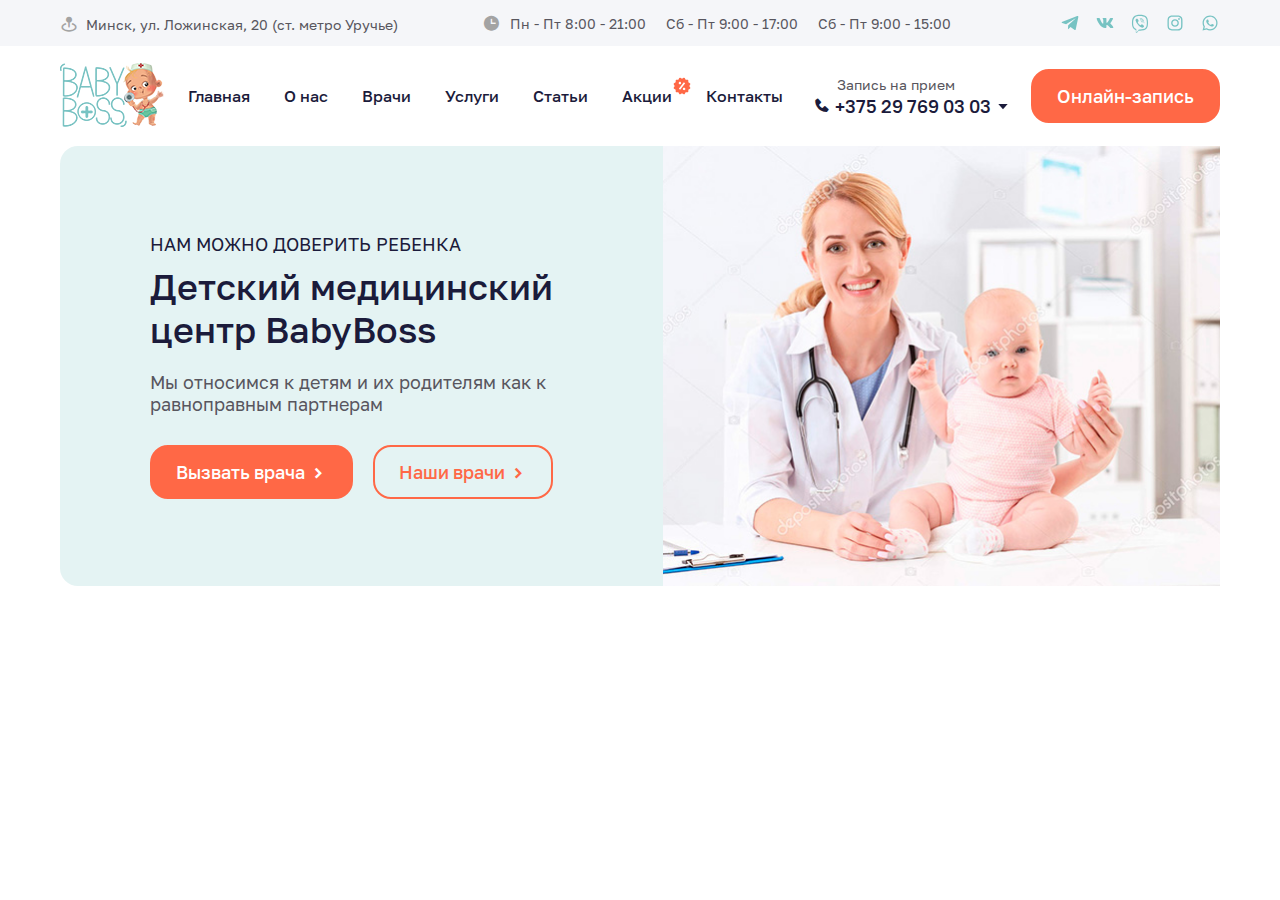
==== index.html @ 59065cd9 "Git init" ====
<!DOCTYPE html>
<html lang="en">
<head>
    <meta charset="UTF-8">
    <meta http-equiv="X-UA-Compatible" content="IE=edge">
    <meta name="viewport" content="width=device-width, initial-scale=1.0">
    <title>Document</title>

    <link href='https://unpkg.com/boxicons@2.0.7/css/boxicons.min.css' rel='stylesheet'>
    <link rel="stylesheet" href="public/css/common.css">
</head>
<body>

    <div class="topbar">
        <div class="container">
            <a href="/" class="topbar__link" target="_blank">
                <i class='bx bxs-map-pin'></i>
                Минск, ул. Ложинская, 20 (ст. метро Уручье)
            </a>
            <div class="topbar__center">
                <i class='bx bxs-time'></i>
                <span>Пн - Пт 8:00 - 21:00</span>
                <span>Сб - Пт 9:00 - 17:00</span>
                <span>Сб - Пт 9:00 - 15:00</span>
            </div>
            <div class="social">
                <a href="" class="social__item telegram"></a>
                <a href="" class="social__item vk"></a>
                <a href="" class="social__item viber"></a>
                <a href="" class="social__item instagram"></a>
                <a href="" class="social__item whatsapp"></a>
            </div>
        </div>
    </div>

    <header>
        <div class="container">
            <a href="/" class="logo">
                <img src="public/img/logo.png" alt="Babyboss">
            </a>
            <nav>
                <a href="/">Главная</a>
                <a href="/">О нас</a>
                <a href="/">Врачи</a>
                <a href="/">Услуги</a>
                <a href="/">Статьи</a>
                <a href="/" class="sale">Акции</a>
                <a href="/">Контакты</a>
            </nav>
            <a href="tel:+375297690303" class="phone">
                <div class="phone__title">Запись на прием</div>
                <div class="phone__number">
                    <i class='bx bxs-phone'></i>
                    +375 29 769 03 03
                </div>
            </a>
            <div class="btn">Онлайн-запись</div>
        </div>
    </header>

    <section class="banner">
        <div class="container">
            <div class="banner__content">
                <div class="banner__item">
                    <div class="banner__left">
                        <div class="banner__subtitle">Нам можно доверить ребенка</div>
                        <div class="banner__title">Детский медицинский центр BabyBoss</div>
                        <div class="banner__description">Мы относимся к детям и их родителям как к равноправным партнерам</div>
                        <div class="btns">
                            <div class="btn">Вызвать врача <i class='bx bxs-chevron-right'></i></div>
                            <div class="btn stroke">Наши врачи <i class='bx bxs-chevron-right'></i></div>
                        </div>
                    </div>
                    <div class="banner__right">
                        <img src="public/img/banner__img.jpg" alt="Детский медицинский центр">
                    </div>
                </div>
            </div>
        </div>
    </section>

</body>
</html>
---- public/css/common.css ----
:root{--container: 1200px;--text: #1b1b3b;--text__light: #58565e;--size: 14px;--main: #ff6846;--topbar: #58565e;--stroke: #e3e3e3;--blue: #e4f3f3;--gray: #a3a3a3;--gray__light: #f5f6f9;--yellow: #FCD60D;--yellow__blend: #FCD60D80;--yellow__dark: #CAAC0E;--blue__blend: #548cde80;--brown: #CAAC0E;--orange: #F4C82D;--green: #AFD55E}@font-face{font-family:"Golos Text";src:url("../fonts/Golos_Text Regular.woff2") format("woff2");font-weight:normal}@font-face{font-family:"Golos Text";src:url("../fonts/Golos_Text Medium.woff2") format("woff2");font-weight:600}@font-face{font-family:"Golos Text";src:url("../fonts/Golos_Text Bold.woff2") format("woff2");font-weight:700}html{scroll-behavior:smooth}body{font-family:"Golos Text",sans-serif;font-size:var(--size);color:var(--text);padding:0;margin:0}body.unscroll{overflow:hidden;padding:0 15px 0 0}a{color:inherit;text-decoration:none}*{box-sizing:border-box}input:focus{outline:none}button:focus{outline:none}textarea:focus{outline:none}.row{display:flex;margin:0 -20px}.d-flex{display:flex}.flex-wrap{flex-wrap:wrap}.flex-col{flex-direction:column}.left,.right{width:50%;padding:0 20px}.col-20{width:20%}.col-30{width:30%}.col-33{width:33.33%}.col-40{width:40%}.col-50{width:50%}.col-60{width:60%}.col-70{width:70%}.col-75{width:75%}.col-grow{flex-grow:1}[class^=col]{padding:0 20px}.aic{align-items:center}.jcc{justify-content:center}.jcsb{justify-content:space-between}.container{width:100%;height:100%;max-width:var(--container);padding:0 20px;margin:auto}header{height:100px}header .container{display:flex;align-items:center}nav{margin:0 0 0 auto}nav a{font-size:16px;font-weight:600;margin:0 30px 0 0}nav a.sale{position:relative}nav a.sale::after{content:"";width:20px;height:20px;background:url(../img/sale.svg) no-repeat 50%;background-size:contain;position:absolute;top:-10px;right:-20px}.phone{margin:0 20px 0 0}.phone__title{color:var(--text__light);line-height:20px;padding:0 0 0 24px}.phone__number{font-size:18px;font-weight:600;background:url(../img/dropdown.svg) no-repeat 100% 50%;padding:0 20px 0 0}.btn{font-size:18px;color:#fff;font-weight:600;line-height:50px;white-space:nowrap;background:var(--main);border:2px solid var(--main);border-radius:18px;padding:0 24px;cursor:pointer}.btn.stroke{color:var(--main);background:none}.btn i{transform:translateY(2px)}.btns{display:flex}.btns .btn{margin:0 20px 0 0}@media screen and (max-width: 768px){body.unscroll{padding:0}.only-xs{display:block}.only-md{display:none}.d-flex{flex-wrap:wrap}[class^=col]{width:100%}}.topbar{height:46px;color:var(--topbar);background:var(--gray__light)}.topbar .container{display:flex;align-items:center;justify-content:space-between}.topbar i{font-size:18px;color:var(--gray)}.topbar i.bxs-map-pin{margin:0 4px 0 0;transform:translateY(2px)}.topbar__center{display:flex;align-items:center}.topbar__center span{margin:0 10px}.social{display:flex;align-items:center}.social__item{width:20px;height:20px;background-repeat:no-repeat;background-position:50%;background-size:contain;margin:0 0 0 15px}.social__item.telegram{background-image:url(../img/social/telegram.svg)}.social__item.vk{background-image:url(../img/social/vk.svg)}.social__item.viber{background-image:url(../img/social/viber.svg)}.social__item.instagram{background-image:url(../img/social/instagram.svg)}.social__item.whatsapp{background-image:url(../img/social/whatsapp.svg)}.banner__content{height:440px}.banner__item{height:100%;background:var(--blue);border-radius:18px;display:flex}.banner__left{width:52%;display:flex;flex-direction:column;justify-content:center;padding:0 90px}.banner__subtitle{font-size:18px;text-transform:uppercase;margin:0 0 10px 0}.banner__title{font-size:36px;font-weight:600;margin:0 0 20px 0}.banner__description{font-size:18px;color:var(--text__light);margin:0 0 30px 0}.banner__right{width:48%}.banner__right img{width:100%;height:100%;object-fit:cover}/*# sourceMappingURL=common.css.map */
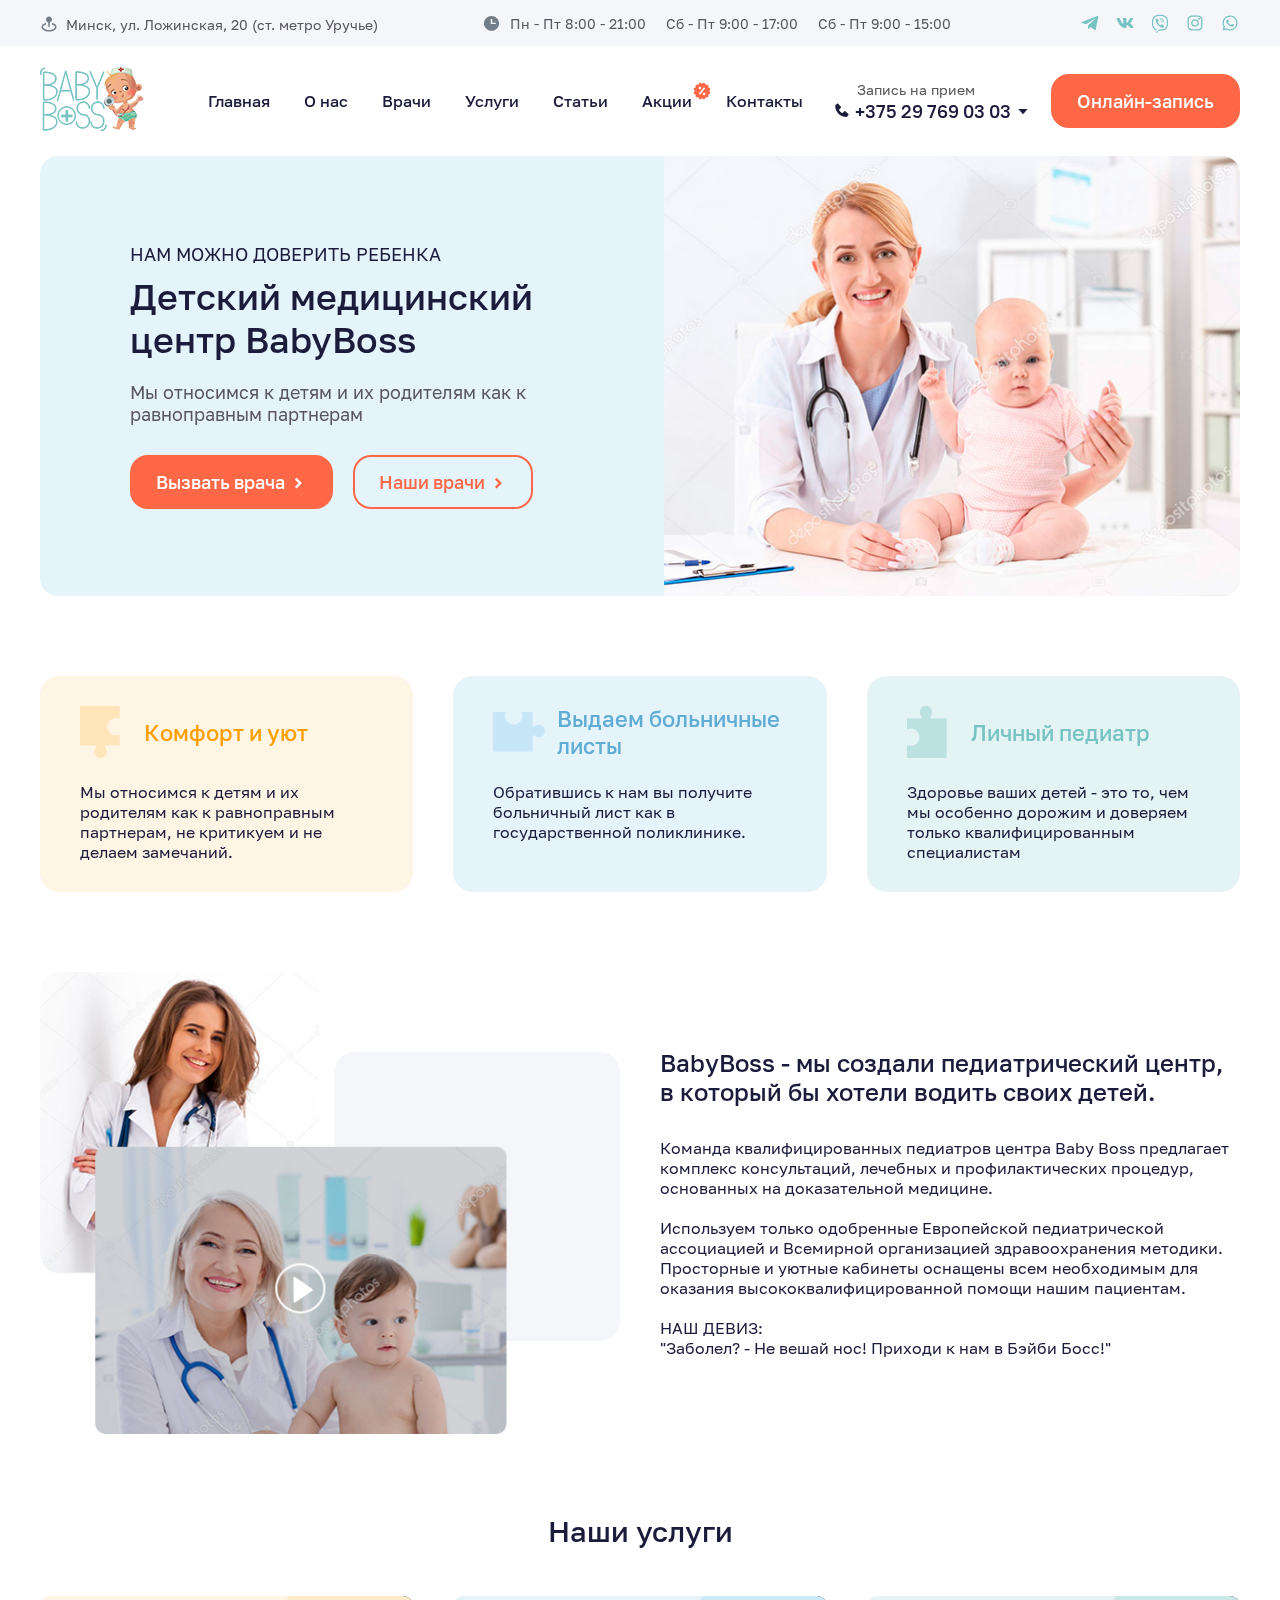
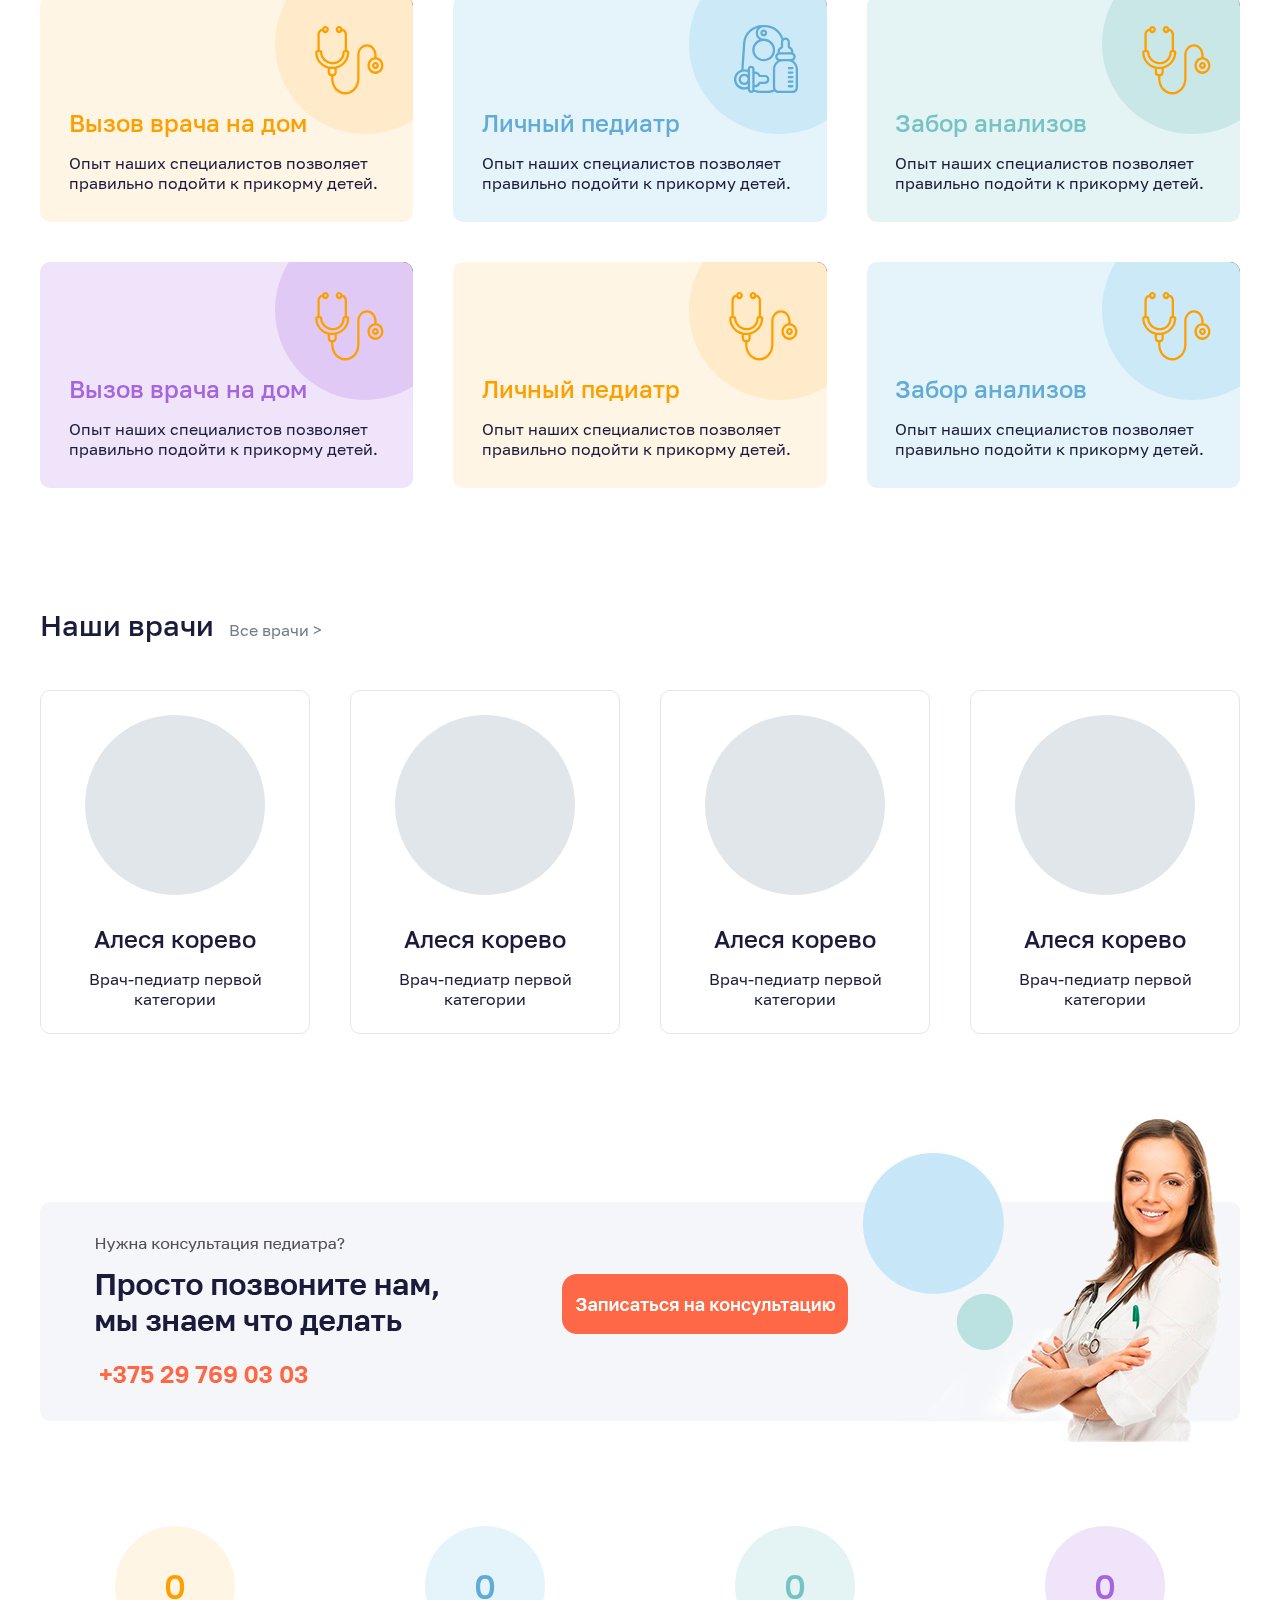
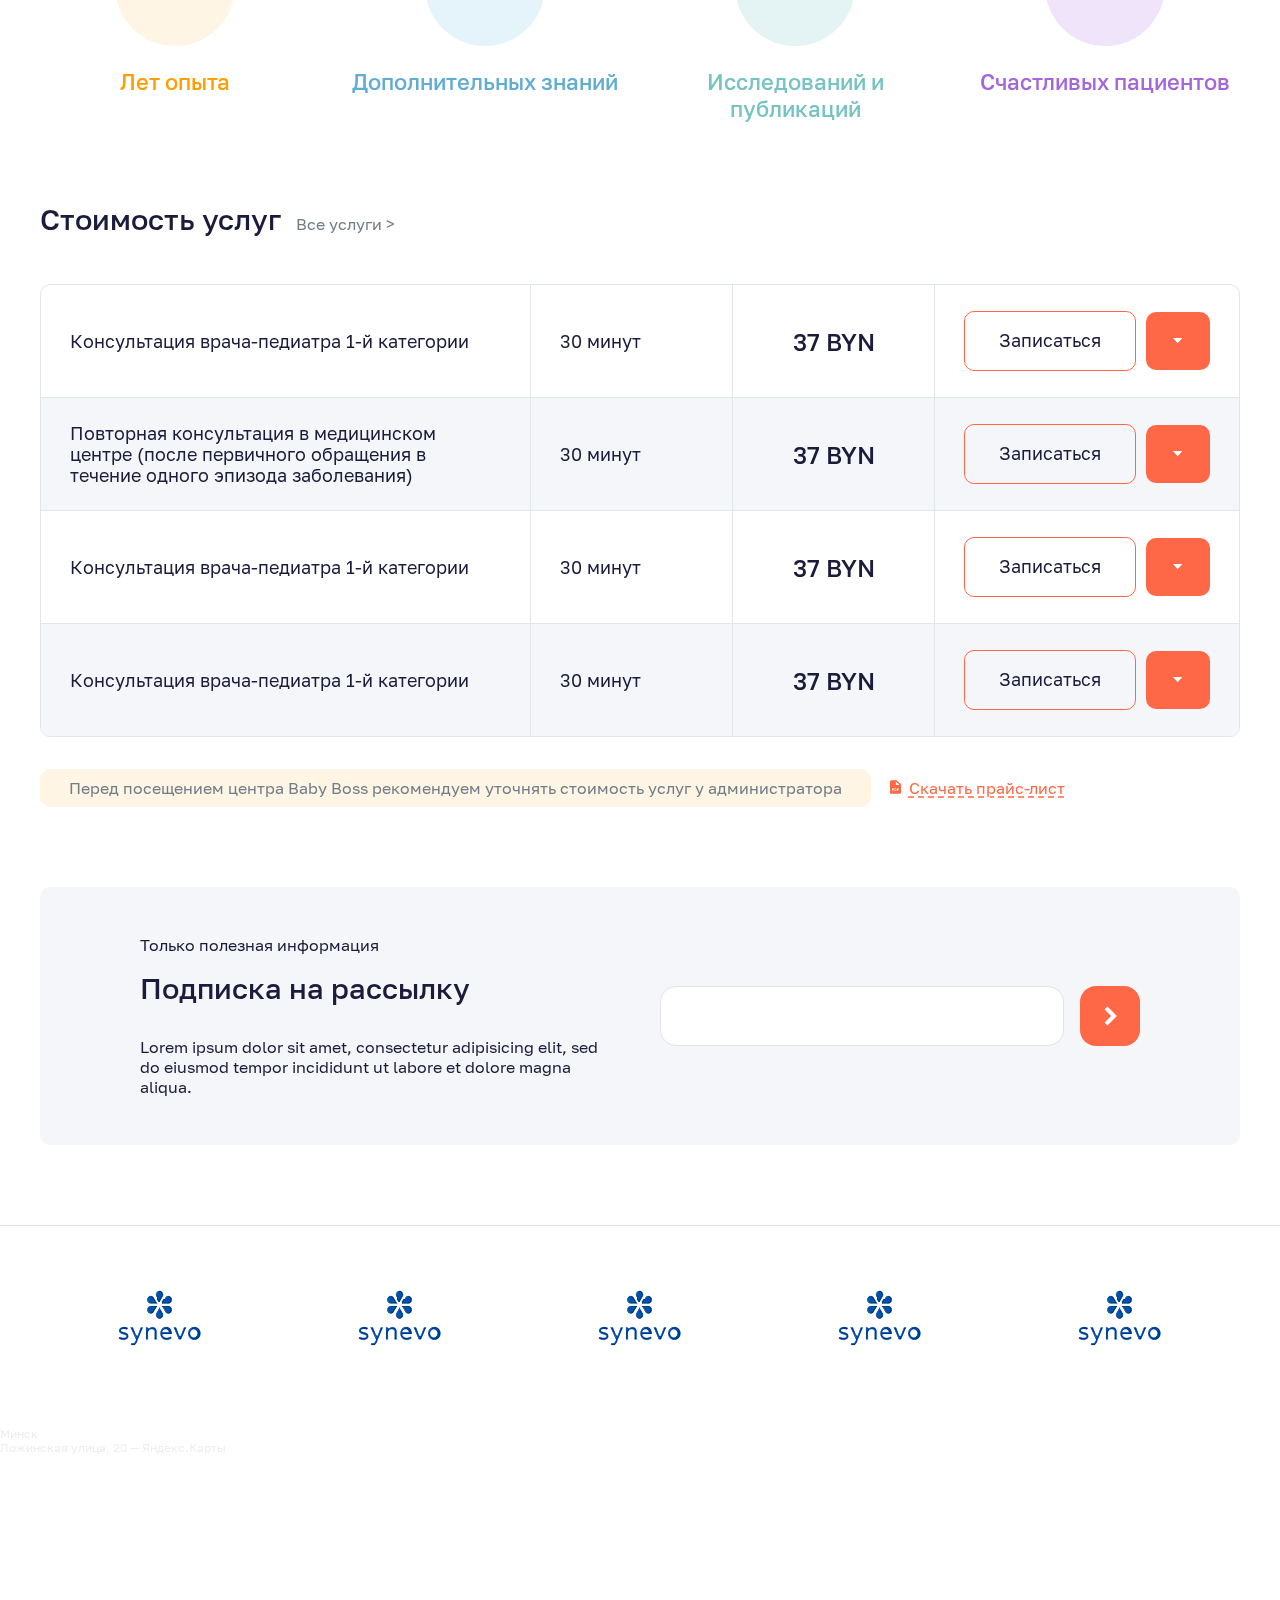
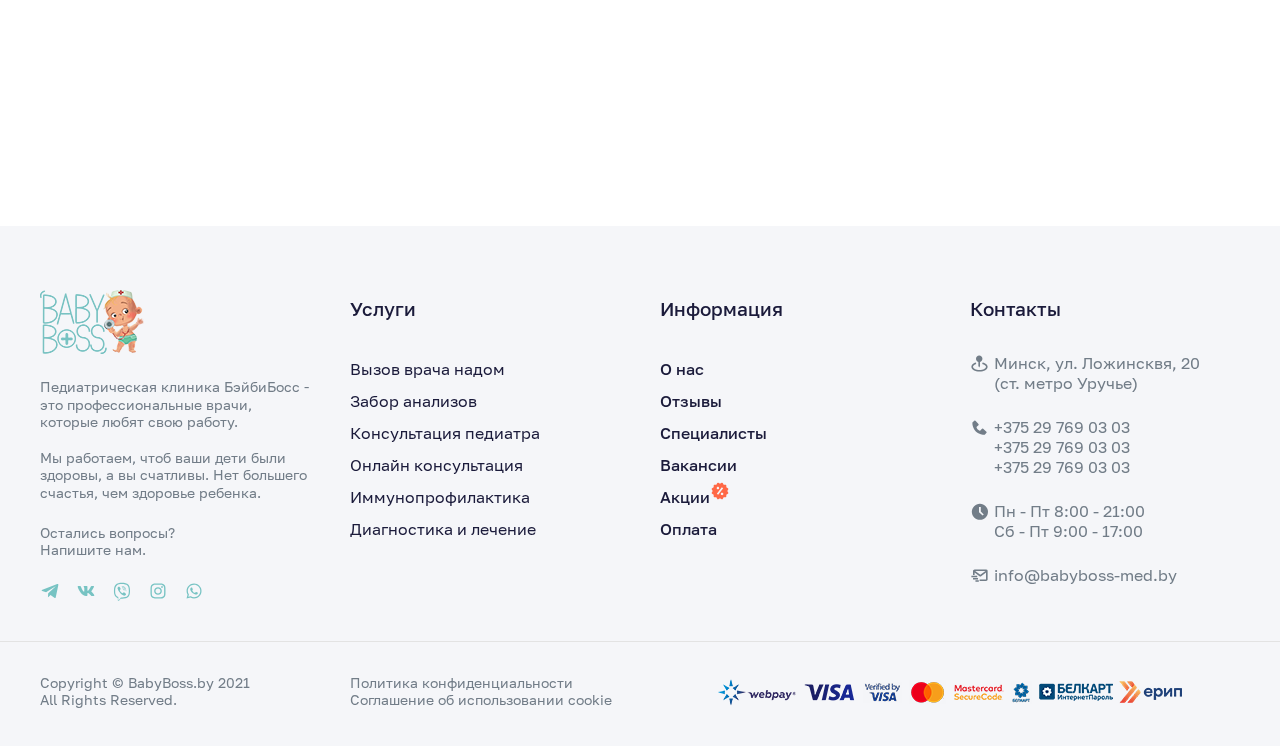
==== commit 2ac614b2: "Create homepage for desktop" ====
--- a/index.html
+++ b/index.html
@@ -64,7 +64,7 @@
                 <div class="banner__item">
                     <div class="banner__left">
                         <div class="banner__subtitle">Нам можно доверить ребенка</div>
-                        <div class="banner__title">Детский медицинский центр BabyBoss</div>
+                        <h2 class="banner__title">Детский медицинский центр BabyBoss</h2>
                         <div class="banner__description">Мы относимся к детям и их родителям как к равноправным партнерам</div>
                         <div class="btns">
                             <div class="btn">Вызвать врача <i class='bx bxs-chevron-right'></i></div>
@@ -79,5 +79,374 @@
         </div>
     </section>
 
+    <section class="advantage">
+        <div class="container">
+            <div class="row">
+                <div class="col-33">
+                    <div class="advantage__item bg--yellow">
+                        <div class="advantage__title yellow puzzle--down">Комфорт и уют</div>
+                        <div class="advantage__description">Мы относимся к детям и их родителям как к равноправным партнерам, не критикуем и не делаем замечаний.</div>
+                    </div>
+                </div>
+                <div class="col-33">
+                    <div class="advantage__item bg--blue">
+                        <div class="advantage__title blue puzzle--right">Выдаем больничные листы</div>
+                        <div class="advantage__description">Обратившись к нам вы получите больничный лист как в государственной поликлинике.</div>
+                    </div>
+                </div>
+                <div class="col-33">
+                    <div class="advantage__item bg--ocean">
+                        <div class="advantage__title ocean puzzle--up">Личный педиатр</div>
+                        <div class="advantage__description">Здоровье ваших детей - это то, чем мы особенно дорожим и доверяем только квалифицированным специалистам</div>
+                    </div>
+                </div>
+            </div>
+        </div>
+    </section>
+
+    <section class="intro">
+        <div class="container">
+            <div class="row">
+                <div class="col-50">
+                    <img src="public/img/intro__img.jpg" alt="Детская клиника">
+                </div>
+                <div class="col-50">
+                    <div class="intro__title">BabyBoss - мы создали педиатрический центр, в который бы хотели водить своих детей.</div>
+                    <div class="intro__description">
+                        Команда квалифицированных педиатров центра Baby Boss предлагает комплекс консультаций, лечебных и профилактических процедур, основанных на доказательной медицине.<br><br>
+
+                        Используем только одобренные Европейской педиатрической ассоциацией и Всемирной организацией здравоохранения методики.<br>
+                        Просторные и уютные кабинеты оснащены всем необходимым для оказания высококвалифицированной помощи нашим пациентам.<br><br>
+                        
+                        НАШ ДЕВИЗ:<br>
+                        "Заболел? - Не вешай нос! Приходи к нам в Бэйби Босс!"
+                    </div>
+                </div>
+            </div>
+        </div>
+    </section>
+
+    <section class="service">
+        <div class="container">
+            <h2>Наши услуги</h2>
+            <div class="row flex-wrap">
+                <div class="col-33">
+                    <div class="service__item yellow bg--yellow">
+                        <div class="service__title">Вызов врача на дом</div>
+                        <div class="service__description">Опыт наших специалистов позволяет правильно подойти к прикорму детей.</div>
+                        <img src="public/img/stotoscope.svg" class="service__icon" alt="Вызов врача на дом">
+                    </div>
+                </div>
+                <div class="col-33">
+                    <div class="service__item blue bg--blue">
+                        <div class="service__title">Личный педиатр</div>
+                        <div class="service__description">Опыт наших специалистов позволяет правильно подойти к прикорму детей.</div>
+                        <img src="public/img/bottle-pacifier.svg" class="service__icon" alt="Личный педиатр">
+                    </div>
+                </div>
+                <div class="col-33">
+                    <div class="service__item ocean bg--ocean">
+                        <div class="service__title">Забор анализов</div>
+                        <div class="service__description">Опыт наших специалистов позволяет правильно подойти к прикорму детей.</div>
+                        <img src="public/img/stotoscope.svg" class="service__icon" alt="Вызов врача на дом">
+                    </div>
+                </div>
+                <div class="col-33">
+                    <div class="service__item violet bg--violet">
+                        <div class="service__title">Вызов врача на дом</div>
+                        <div class="service__description">Опыт наших специалистов позволяет правильно подойти к прикорму детей.</div>
+                        <img src="public/img/stotoscope.svg" class="service__icon" alt="Вызов врача на дом">
+                    </div>
+                </div>
+                <div class="col-33">
+                    <div class="service__item yellow bg--yellow">
+                        <div class="service__title">Личный педиатр</div>
+                        <div class="service__description">Опыт наших специалистов позволяет правильно подойти к прикорму детей.</div>
+                        <img src="public/img/stotoscope.svg" class="service__icon" alt="Вызов врача на дом">
+                    </div>
+                </div>
+                <div class="col-33">
+                    <div class="service__item blue bg--blue">
+                        <div class="service__title">Забор анализов</div>
+                        <div class="service__description">Опыт наших специалистов позволяет правильно подойти к прикорму детей.</div>
+                        <img src="public/img/stotoscope.svg" class="service__icon" alt="Вызов врача на дом">
+                    </div>
+                </div>
+            </div>
+        </div>
+    </section>
+
+    <section class="staff">
+        <div class="container">
+            <h2>Наши врачи <a href="/">Все врачи ></a></h2>
+            <div class="row">
+                <div class="col-25">
+                    <div class="staff__item">
+                        <div class="staff__img"></div>
+                        <div class="staff__title">Алеся корево</div>
+                        <div class="staff__position">Врач-педиатр первой категории</div>
+                    </div>
+                </div>
+                <div class="col-25">
+                    <div class="staff__item">
+                        <div class="staff__img"></div>
+                        <div class="staff__title">Алеся корево</div>
+                        <div class="staff__position">Врач-педиатр первой категории</div>
+                    </div>
+                </div>
+                <div class="col-25">
+                    <div class="staff__item">
+                        <div class="staff__img"></div>
+                        <div class="staff__title">Алеся корево</div>
+                        <div class="staff__position">Врач-педиатр первой категории</div>
+                    </div>
+                </div>
+                <div class="col-25">
+                    <div class="staff__item">
+                        <div class="staff__img"></div>
+                        <div class="staff__title">Алеся корево</div>
+                        <div class="staff__position">Врач-педиатр первой категории</div>
+                    </div>
+                </div>
+            </div>
+        </div>
+    </section>
+
+    <section class="consult">
+        <div class="container">
+            <img src="public/img/consult__bg.jpg" alt="Записаться на консультацию">
+        </div>
+    </section>
+
+    <section class="counter">
+        <div class="container">
+            <div class="row">
+                <div class="col-25">
+                    <div class="counter__item yellow">
+                        <div class="counter__num bg--yellow" data-count="25">0</div>
+                        <div class="counter__title">Лет опыта</div>
+                    </div>
+                </div>
+                <div class="col-25">
+                    <div class="counter__item blue">
+                        <div class="counter__num bg--blue" data-count="470">0</div>
+                        <div class="counter__title">Дополнительных знаний</div>
+                    </div>
+                </div>
+                <div class="col-25">
+                    <div class="counter__item ocean">
+                        <div class="counter__num bg--ocean" data-count="689">0</div>
+                        <div class="counter__title">Исследований и публикаций</div>
+                    </div>
+                </div>
+                <div class="col-25">
+                    <div class="counter__item violet">
+                        <div class="counter__num bg--violet" data-count="9036">0</div>
+                        <div class="counter__title">Счастливых пациентов</div>
+                    </div>
+                </div>
+            </div>
+        </div>
+    </section>
+
+    <section class="price">
+        <div class="container">
+            <h2>Стоимость услуг <a href="/">Все услуги ></a></h2>
+            <div class="price__content">
+                <div class="price__row">
+                    <div class="price__cell">Консультация врача-педиатра 1-й категории</div>
+                    <div class="price__cell">30 минут</div>
+                    <div class="price__cell price__cell--price">37 BYN</div>
+                    <div class="price__cell price__cell--btn">
+                        <div class="price__btn">Записаться</div>
+                        <div class="hint">
+                            <div class="hint__dropdown"></div>
+                            <div class="hint__content">
+                                <div class="hint__item"><i class='bx bx-check'></i>Сбор анамеза</div>
+                                <div class="hint__item"><i class='bx bx-check'></i>Общий осмотр</div>
+                                <div class="hint__item"><i class='bx bx-check'></i>Антропометрия</div>
+                                <div class="hint__item"><i class='bx bx-check'></i>Расшифровка анализов</div>
+                            </div>
+                        </div>
+                    </div>
+                </div>
+                <div class="price__row">
+                    <div class="price__cell">Повторная консультация в медицинском центре (после первичного обращения в течение одного эпизода заболевания)</div>
+                    <div class="price__cell">30 минут</div>
+                    <div class="price__cell price__cell--price">37 BYN</div>
+                    <div class="price__cell price__cell--btn">
+                        <div class="price__btn">Записаться</div>
+                        <div class="hint">
+                            <div class="hint__dropdown"></div>
+                            <div class="hint__content">
+                                <div class="hint__item"><i class='bx bx-check'></i>Сбор анамеза</div>
+                                <div class="hint__item"><i class='bx bx-check'></i>Общий осмотр</div>
+                                <div class="hint__item"><i class='bx bx-check'></i>Антропометрия</div>
+                                <div class="hint__item"><i class='bx bx-check'></i>Расшифровка анализов</div>
+                            </div>
+                        </div>
+                    </div>
+                </div>
+                <div class="price__row">
+                    <div class="price__cell">Консультация врача-педиатра 1-й категории</div>
+                    <div class="price__cell">30 минут</div>
+                    <div class="price__cell price__cell--price">37 BYN</div>
+                    <div class="price__cell price__cell--btn">
+                        <div class="price__btn">Записаться</div>
+                        <div class="hint">
+                            <div class="hint__dropdown"></div>
+                            <div class="hint__content">
+                                <div class="hint__item"><i class='bx bx-check'></i>Сбор анамеза</div>
+                                <div class="hint__item"><i class='bx bx-check'></i>Общий осмотр</div>
+                                <div class="hint__item"><i class='bx bx-check'></i>Антропометрия</div>
+                                <div class="hint__item"><i class='bx bx-check'></i>Расшифровка анализов</div>
+                            </div>
+                        </div>
+                    </div>
+                </div>
+                <div class="price__row">
+                    <div class="price__cell">Консультация врача-педиатра 1-й категории</div>
+                    <div class="price__cell">30 минут</div>
+                    <div class="price__cell price__cell--price">37 BYN</div>
+                    <div class="price__cell price__cell--btn">
+                        <div class="price__btn">Записаться</div>
+                        <div class="hint">
+                            <div class="hint__dropdown"></div>
+                            <div class="hint__content">
+                                <div class="hint__item"><i class='bx bx-check'></i>Сбор анамеза</div>
+                                <div class="hint__item"><i class='bx bx-check'></i>Общий осмотр</div>
+                                <div class="hint__item"><i class='bx bx-check'></i>Антропометрия</div>
+                                <div class="hint__item"><i class='bx bx-check'></i>Расшифровка анализов</div>
+                            </div>
+                        </div>
+                    </div>
+                </div>
+            </div>
+            <div class="price__hint">
+                <span>Перед посещением центра Baby Boss рекомендуем уточнять стоимость услуг у администратора</span>
+                <a href="/"><i class='bx bxs-file-pdf'></i>Скачать прайс-лист</a>
+            </div>
+        </div>
+    </section>
+
+    <section class="newsletter">
+        <div class="container">
+            <div class="row">
+                <div class="col-50">
+                    <div class="newsletter__subtitle">Только полезная информация</div>
+                    <div class="newsletter__title">Подписка на рассылку</div>
+                    <div class="newsletter__description">Lorem ipsum dolor sit amet, consectetur adipisicing elit, sed do eiusmod tempor incididunt ut labore et dolore magna aliqua.</div>
+                </div>
+                <div class="col-50">
+                    <form>
+                        <input type="text" name="email">
+                        <button type="submit"><i class='bx bxs-chevron-right' ></i></button>
+                    </form>
+                </div>
+            </div>
+        </div>
+    </section>
+
+    <section class="partners">
+        <div class="container">
+            <div class="partners__content">
+                <img src="public/img/synevo__logo.png" alt="Synevo">
+                <img src="public/img/synevo__logo.png" alt="Synevo">
+                <img src="public/img/synevo__logo.png" alt="Synevo">
+                <img src="public/img/synevo__logo.png" alt="Synevo">
+                <img src="public/img/synevo__logo.png" alt="Synevo">
+            </div>
+        </div>
+    </section>
+
+    <section class="map">
+        <div id="map-wrap"><a href="https://yandex.ru/maps/157/minsk/?utm_medium=mapframe&utm_source=maps" style="color:#eee;font-size:12px;position:absolute;top:0px;">Минск</a><a href="https://yandex.ru/maps/157/minsk/house/Zk4YcA9iTUYOQFtpfXV0cXpnZg==/?ll=27.682439%2C53.950642&utm_medium=mapframe&utm_source=maps&z=17.02" style="color:#eee;font-size:12px;position:absolute;top:14px;">Ложинская улица, 20 — Яндекс.Карты</a><iframe src="https://yandex.ru/map-widget/v1/-/CCUU7We6-C" width="560" height="400" frameborder="1" allowfullscreen="true" style="position:relative;"></iframe></div>
+    </section>
+
+    <footer class="footer">
+        <div class="container">
+            <div class="row">
+                <div class="col-25">
+                    <img src="public/img/logo.png" class="footer__logo" alt="BabyBoss">
+                    <div class="footer__text">
+                        Педиатрическая клиника БэйбиБосс - это профессиональные врачи, которые любят свою работу.<br><br>
+                        Мы работаем, чтоб ваши дети были здоровы, а вы счатливы. Нет большего счастья, чем здоровье ребенка.
+                    </div>
+                    <div class="footer__text">
+                        Остались вопросы?<br>
+                        Напишите нам.
+                    </div>
+                    <div class="social">
+                        <a href="" class="social__item telegram"></a>
+                        <a href="" class="social__item vk"></a>
+                        <a href="" class="social__item viber"></a>
+                        <a href="" class="social__item instagram"></a>
+                        <a href="" class="social__item whatsapp"></a>
+                    </div>
+                </div>
+                <div class="col-25">
+                    <div class="footer__title">Услуги</div>
+                    <a href="" class="footer__link">Вызов врача надом</a>
+                    <a href="" class="footer__link">Забор анализов</a>
+                    <a href="" class="footer__link">Консультация педиатра</a>
+                    <a href="" class="footer__link">Онлайн консультация</a>
+                    <a href="" class="footer__link">Иммунопрофилактика</a>
+                    <a href="" class="footer__link">Диагностика и лечение</a>
+                </div>
+                <nav class="col-25">
+                    <div class="footer__title">Информация</div>
+                    <a class="footer__link">О нас</a>
+                    <a class="footer__link">Отзывы</a>
+                    <a class="footer__link">Специалисты</a>
+                    <a class="footer__link">Вакансии</a>
+                    <a class="footer__link sale">Акции</a>
+                    <a class="footer__link">Оплата</a>
+                </nav>
+                <div class="col-25">
+                    <div class="footer__title">Контакты</div>
+                    <div class="footer__icon">
+                        <i class='bx bxs-map-pin'></i>
+                        Минск, ул. Ложинсквя, 20<br> (ст. метро Уручье)
+                    </div>
+                    <div class="footer__icon">
+                        <i class='bx bxs-phone'></i>
+                        +375 29 769 03 03<br>
+                        +375 29 769 03 03<br>
+                        +375 29 769 03 03
+                    </div>
+                    <div class="footer__icon">
+                        <i class='bx bxs-time-five'></i></i>
+                        Пн - Пт 8:00 - 21:00<br>
+                        Сб - Пт 9:00 - 17:00
+                    </div>
+                    <div class="footer__icon">
+                        <i class='bx bx-mail-send'></i>
+                        <a href="mailto:info@babyboss-med.by">info@babyboss-med.by</a>
+                    </div>
+                </div>
+            </div>
+        </div>
+    </footer>
+
+    <section class="copyright">
+        <div class="container">
+            <div class="row">
+                <div class="col-25">
+                    Copyright © BabyBoss.by 2021<br> All Rights Reserved.
+                </div>
+                <div class="col-25">
+                    <a href="">Политика конфиденциальности</a>
+                    <a href="">Соглашение об использовании cookie</a>
+                </div>
+                <div class="col-50">
+                    <img src="public/img/payment__img.png" alt="Способы оплаты">
+                </div>
+            </div>
+        </div>
+    </section>
+
+    <script src="https://ajax.googleapis.com/ajax/libs/jquery/3.5.1/jquery.min.js"></script>
+	<script src="public/js/main.js"></script>
+
 </body>
 </html>--- a/public/css/common.css
+++ b/public/css/common.css
@@ -1 +1 @@
-:root{--container: 1200px;--text: #1b1b3b;--text__light: #58565e;--size: 14px;--main: #ff6846;--topbar: #58565e;--stroke: #e3e3e3;--blue: #e4f3f3;--gray: #a3a3a3;--gray__light: #f5f6f9;--yellow: #FCD60D;--yellow__blend: #FCD60D80;--yellow__dark: #CAAC0E;--blue__blend: #548cde80;--brown: #CAAC0E;--orange: #F4C82D;--green: #AFD55E}@font-face{font-family:"Golos Text";src:url("../fonts/Golos_Text Regular.woff2") format("woff2");font-weight:normal}@font-face{font-family:"Golos Text";src:url("../fonts/Golos_Text Medium.woff2") format("woff2");font-weight:600}@font-face{font-family:"Golos Text";src:url("../fonts/Golos_Text Bold.woff2") format("woff2");font-weight:700}html{scroll-behavior:smooth}body{font-family:"Golos Text",sans-serif;font-size:var(--size);color:var(--text);padding:0;margin:0}body.unscroll{overflow:hidden;padding:0 15px 0 0}a{color:inherit;text-decoration:none}*{box-sizing:border-box}input:focus{outline:none}button:focus{outline:none}textarea:focus{outline:none}.row{display:flex;margin:0 -20px}.d-flex{display:flex}.flex-wrap{flex-wrap:wrap}.flex-col{flex-direction:column}.left,.right{width:50%;padding:0 20px}.col-20{width:20%}.col-30{width:30%}.col-33{width:33.33%}.col-40{width:40%}.col-50{width:50%}.col-60{width:60%}.col-70{width:70%}.col-75{width:75%}.col-grow{flex-grow:1}[class^=col]{padding:0 20px}.aic{align-items:center}.jcc{justify-content:center}.jcsb{justify-content:space-between}.container{width:100%;height:100%;max-width:var(--container);padding:0 20px;margin:auto}header{height:100px}header .container{display:flex;align-items:center}nav{margin:0 0 0 auto}nav a{font-size:16px;font-weight:600;margin:0 30px 0 0}nav a.sale{position:relative}nav a.sale::after{content:"";width:20px;height:20px;background:url(../img/sale.svg) no-repeat 50%;background-size:contain;position:absolute;top:-10px;right:-20px}.phone{margin:0 20px 0 0}.phone__title{color:var(--text__light);line-height:20px;padding:0 0 0 24px}.phone__number{font-size:18px;font-weight:600;background:url(../img/dropdown.svg) no-repeat 100% 50%;padding:0 20px 0 0}.btn{font-size:18px;color:#fff;font-weight:600;line-height:50px;white-space:nowrap;background:var(--main);border:2px solid var(--main);border-radius:18px;padding:0 24px;cursor:pointer}.btn.stroke{color:var(--main);background:none}.btn i{transform:translateY(2px)}.btns{display:flex}.btns .btn{margin:0 20px 0 0}@media screen and (max-width: 768px){body.unscroll{padding:0}.only-xs{display:block}.only-md{display:none}.d-flex{flex-wrap:wrap}[class^=col]{width:100%}}.topbar{height:46px;color:var(--topbar);background:var(--gray__light)}.topbar .container{display:flex;align-items:center;justify-content:space-between}.topbar i{font-size:18px;color:var(--gray)}.topbar i.bxs-map-pin{margin:0 4px 0 0;transform:translateY(2px)}.topbar__center{display:flex;align-items:center}.topbar__center span{margin:0 10px}.social{display:flex;align-items:center}.social__item{width:20px;height:20px;background-repeat:no-repeat;background-position:50%;background-size:contain;margin:0 0 0 15px}.social__item.telegram{background-image:url(../img/social/telegram.svg)}.social__item.vk{background-image:url(../img/social/vk.svg)}.social__item.viber{background-image:url(../img/social/viber.svg)}.social__item.instagram{background-image:url(../img/social/instagram.svg)}.social__item.whatsapp{background-image:url(../img/social/whatsapp.svg)}.banner__content{height:440px}.banner__item{height:100%;background:var(--blue);border-radius:18px;display:flex}.banner__left{width:52%;display:flex;flex-direction:column;justify-content:center;padding:0 90px}.banner__subtitle{font-size:18px;text-transform:uppercase;margin:0 0 10px 0}.banner__title{font-size:36px;font-weight:600;margin:0 0 20px 0}.banner__description{font-size:18px;color:var(--text__light);margin:0 0 30px 0}.banner__right{width:48%}.banner__right img{width:100%;height:100%;object-fit:cover}/*# sourceMappingURL=common.css.map */
+:root{--container: 1240px;--text: #1b1b3b;--text__light: #58565e;--size: 16px;--main: #ff6846;--topbar: #58565e;--topbar__bg: #f5f6f9;--stroke: #e3e3e3;--blue: #60acd4;--blue__light: #e5f4fb;--orage__blend: #fff5e4;--ocean: #77c3c3;--ocean__light: #e4f3f3;--violet: #a465dd;--violet__light: #f0e4fa;--gray: #727d88;--gray__light: #e1e6eb;--yellow: #fe9f00;--yellow__light: #fff5e4;--yellow__blend: #FCD60D80;--yellow__dark: #CAAC0E;--blue__blend: #548cde80;--brown: #CAAC0E;--orange: #F4C82D;--green: #AFD55E}@font-face{font-family:"Golos Text";src:url("../fonts/Golos_Text_Regular.woff2") format("woff2");font-weight:normal}@font-face{font-family:"Golos Text";src:url("../fonts/Golos_Text_Medium.woff2") format("woff2");font-weight:600}@font-face{font-family:"Golos Text";src:url("../fonts/Golos_Text_Bold.woff2") format("woff2");font-weight:700}html{scroll-behavior:smooth}body{font-family:"Golos Text",sans-serif;font-size:var(--size);color:var(--text);padding:0;margin:0}body.unscroll{overflow:hidden;padding:0 15px 0 0}a{color:inherit;text-decoration:none}*{box-sizing:border-box}input:focus{outline:none}button:focus{outline:none}textarea:focus{outline:none}.container{width:100%;height:100%;max-width:var(--container);padding:0 20px;margin:auto}section{margin:80px 0}.row{display:flex;margin:0 -20px}.d-flex{display:flex}.flex-wrap{flex-wrap:wrap}.flex-col{flex-direction:column}.left,.right{width:50%;padding:0 20px}.col-20{width:20%}.col-25{width:25%}.col-30{width:30%}.col-33{width:33.33%}.col-40{width:40%}.col-50{width:50%}.col-60{width:60%}.col-70{width:70%}.col-75{width:75%}.col-grow{flex-grow:1}[class^=col]{padding:0 20px}.aic{align-items:center}.jcc{justify-content:center}.jcsb{justify-content:space-between}.yellow{color:var(--yellow)}.blue{color:var(--blue)}.ocean{color:var(--ocean)}.violet{color:var(--violet)}.bg--yellow{background:var(--yellow__light)}.bg--blue{background:var(--blue__light)}.bg--ocean{background:var(--ocean__light)}.bg--violet{background:var(--violet__light)}header{height:110px}header .container{display:flex;align-items:center}nav{margin:0 0 0 auto}nav a{font-weight:600;margin:0 30px 0 0}nav a.sale{position:relative}nav a.sale::after{content:"";width:20px;height:20px;background:url(../img/sale.svg) no-repeat 50%;background-size:contain;position:absolute;top:-10px;right:-20px}h2{font-size:1.8rem;font-weight:600;text-align:center;margin:1rem 0 3rem 0}.phone{margin:0 20px 0 0}.phone__title{font-size:.9em;color:var(--text__light);line-height:20px;padding:0 0 0 24px}.phone__number{font-size:18px;font-weight:600;background:url(../img/dropdown.svg) no-repeat 100% 50%;padding:0 20px 0 0}.btn{font-size:18px;color:#fff;font-weight:600;line-height:50px;white-space:nowrap;background:var(--main);border:2px solid var(--main);border-radius:18px;padding:0 24px;cursor:pointer}.btn:hover{color:var(--main);background:none;transition:.4s}.btn.stroke{color:var(--main);background:none}.btn.stroke:hover{color:#fff;background:var(--main)}.btn i{transform:translateY(2px)}.btns{display:flex}.btns .btn{margin:0 20px 0 0}.intro__title{font-size:1.5rem;font-weight:600;margin:0 0 2rem}.intro [class^=col]{display:flex;flex-direction:column;justify-content:center}.consult img{max-width:100%;cursor:pointer}.newsletter .row{background:var(--topbar__bg);border-radius:10px;padding:3rem 5rem;margin:0}.newsletter [class^=col]{display:flex;flex-direction:column;justify-content:center}.newsletter__subtitle{margin:0 0 1rem 0}.newsletter__title{font-size:1.8rem;font-weight:600;margin:0 0 2rem 0}.newsletter form{display:flex}.newsletter input{font-size:1.5rem;border:1px solid var(--stroke);border-radius:16px;flex-grow:1;padding:0 1.5rem;margin:0 1rem 0 0}.newsletter button{height:60px;color:#fff;font-size:2rem;font-weight:600;line-height:64px;background:var(--main);border:none;border-radius:16px;flex:0 0 60px;cursor:pointer;-webkit-appearance:none}.partners{border-top:1px solid var(--stroke);padding:4rem 0 0 0}.partners__content{display:flex;justify-content:space-around}.map{margin:0}.map #map-wrap{height:400px;position:relative;overflow:hidden}.map iframe{width:100%;border:none}.footer{background:var(--topbar__bg)}.footer .container{padding-top:4rem;padding-bottom:2rem}.footer__logo{margin:0 0 20px 0}.footer__text{font-size:.9rem;line-height:1.1rem;color:var(--gray);margin:0 0 1.4rem 0}.footer__text i{font-size:1.1rem;margin:0 4px 0 0}.footer .social__item{margin:0 1rem 0 0}.footer nav{display:flex;flex-direction:column;align-items:flex-start}.footer nav .sale::after{top:0}.footer__title{font-size:1.2rem;font-weight:600;line-height:2.4rem;margin:0 0 1.5rem 0}.footer__link{line-height:2rem;display:block}.footer__icon{color:var(--gray);position:relative;padding:0 0 0 24px;margin:0 0 1.5rem 0}.footer__icon i{font-size:1.2rem;line-height:1.4rem;position:absolute;top:0;left:0}.copyright{font-size:.9rem;color:var(--gray);line-height:1.2;background:var(--topbar__bg);border-top:1px solid var(--stroke);padding:2rem 0;margin:0}.copyright .col-50{text-align:center}@media screen and (max-width: 768px){body.unscroll{padding:0}.only-xs{display:block}.only-md{display:none}.row{flex-wrap:wrap}.d-flex{flex-wrap:wrap}[class^=col]{width:100%}}.topbar{height:46px;font-size:.9em;color:var(--topbar);background:var(--topbar__bg)}.topbar .container{display:flex;align-items:center;justify-content:space-between}.topbar i{font-size:18px;color:var(--gray)}.topbar i.bxs-map-pin{margin:0 4px 0 0;transform:translateY(2px)}.topbar__center{display:flex;align-items:center}.topbar__center span{margin:0 10px}.social{display:flex;align-items:center}.social__item{width:20px;height:20px;background-repeat:no-repeat;background-position:50%;background-size:contain;margin:0 0 0 15px}.social__item.telegram{background-image:url(../img/social/telegram.svg)}.social__item.vk{background-image:url(../img/social/vk.svg)}.social__item.viber{background-image:url(../img/social/viber.svg)}.social__item.instagram{background-image:url(../img/social/instagram.svg)}.social__item.whatsapp{background-image:url(../img/social/whatsapp.svg)}.banner{margin:0}.banner__content{height:440px}.banner__item{height:100%;background:var(--blue__light);border-radius:18px;display:flex;overflow:hidden}.banner__left{width:52%;display:flex;flex-direction:column;justify-content:center;padding:0 90px}.banner__subtitle{font-size:18px;text-transform:uppercase;margin:0 0 10px 0}.banner__title{font-size:36px;font-weight:600;text-align:left;margin:0 0 20px 0}.banner__description{font-size:18px;color:var(--text__light);margin:0 0 30px 0}.banner__right{width:48%}.banner__right img{width:100%;height:100%;object-fit:cover}.advantage__item{height:100%;border-radius:20px;padding:30px 40px}.advantage__title{height:52px;font-size:1.4rem;font-weight:600;display:flex;align-items:center;padding:0 0 0 64px;margin:0 0 24px 0}.advantage__description{font-size:16px}.puzzle--up{background:url(../img/puzzle--up.svg) no-repeat 0 50%;background-size:auto 52px}.puzzle--right{background:url(../img/puzzle--right.svg) no-repeat 0 50%;background-size:52px auto}.puzzle--down{background:url(../img/puzzle--down.svg) no-repeat 0 50%;background-size:auto 52px}.service__item{border-radius:10px;padding:7rem 1.8rem 1.8rem 1.8rem;margin:0 0 40px 0;position:relative;overflow:hidden}.service__item::after{content:"";width:180px;height:180px;background:#000;border-radius:50%;position:absolute;top:-42px;right:-42px;mix-blend-mode:overlay}.service__title{font-size:1.5rem;font-weight:600;margin:0 0 1rem 0}.service__description{color:var(--text)}.service__icon{position:absolute;top:1.8rem;right:1.8rem;z-index:1}.staff h2{text-align-last:left}.staff h2 a{font-size:1rem;color:var(--gray);font-weight:400;margin:0 0 0 .5rem}.staff__item{text-align:center;border:1px solid var(--gray__light);border-radius:10px;padding:1.5rem;cursor:pointer}.staff__item:hover{border:1px solid var(--blue)}.staff__img{width:180px;height:180px;background:var(--gray__light);border-radius:50%;margin:0 auto}.staff__title{font-size:1.5rem;font-weight:600;margin:1.8rem 0 1rem 0}.staff__position{max-width:220px}.counter__num{width:120px;height:120px;font-size:2.2rem;font-weight:600;border-radius:50%;display:flex;align-items:center;justify-content:center;margin:0 auto}.counter__title{font-size:1.4rem;font-weight:600;text-align:center;margin:1.4rem 0 0 0}.price h2{text-align-last:left}.price h2 a{font-size:1rem;color:var(--gray);font-weight:400;margin:0 0 0 .5rem}.price__content{font-size:1.1rem;border:1px solid var(--gray__light);border-radius:10px;overflow:hidden}.price__row{display:flex}.price__row:nth-child(2n){background:#f5f6f9}.price__cell{border-right:1px solid var(--gray__light);border-bottom:1px solid var(--gray__light);display:flex;flex:1 1 0;align-items:center;padding:1rem 1.8rem}.price__cell:first-child{flex:3 1 0}.price__cell:last-child{flex-grow:unset;border-right:none}:last-child>.price__cell{border-bottom:none}.price__cell--price{font-size:1.5rem;font-weight:600;justify-content:center}.price__cell--btn{display:flex;position:relative}.price__btn{line-height:58px;border:1px solid var(--main);border-radius:10px;padding:0 34px;margin:10px 0;cursor:pointer}.price__hint{display:flex;margin:2rem 0}.price__hint span{color:var(--gray);line-height:38px;background:var(--orage__blend);border-radius:10px;padding:0 1.8rem;margin:0 1rem 0 0}.price__hint a{color:var(--main);text-decoration:underline;text-decoration-style:dashed;text-underline-position:under;line-height:38px}.price__hint i{margin:0 .4rem 0 0}.hint{margin:0 0 0 10px;position:relative}.hint__dropdown{width:64px;height:58px;background:url(../img/dropdown__white.svg) no-repeat 50% var(--main);border-radius:10px;margin:10px 0;cursor:pointer}.hint__content{width:260px;font-size:1rem;color:var(--gray);line-height:1.4rem;background:#fff;border:1px solid var(--gray__light);border-radius:8px;padding:1.4rem;display:none;position:absolute;right:0;top:100%;z-index:1;pointer-events:none}:hover>.hint__content{display:block}.hint i{color:var(--main);margin:0 8px 0 0}/*# sourceMappingURL=common.css.map */
